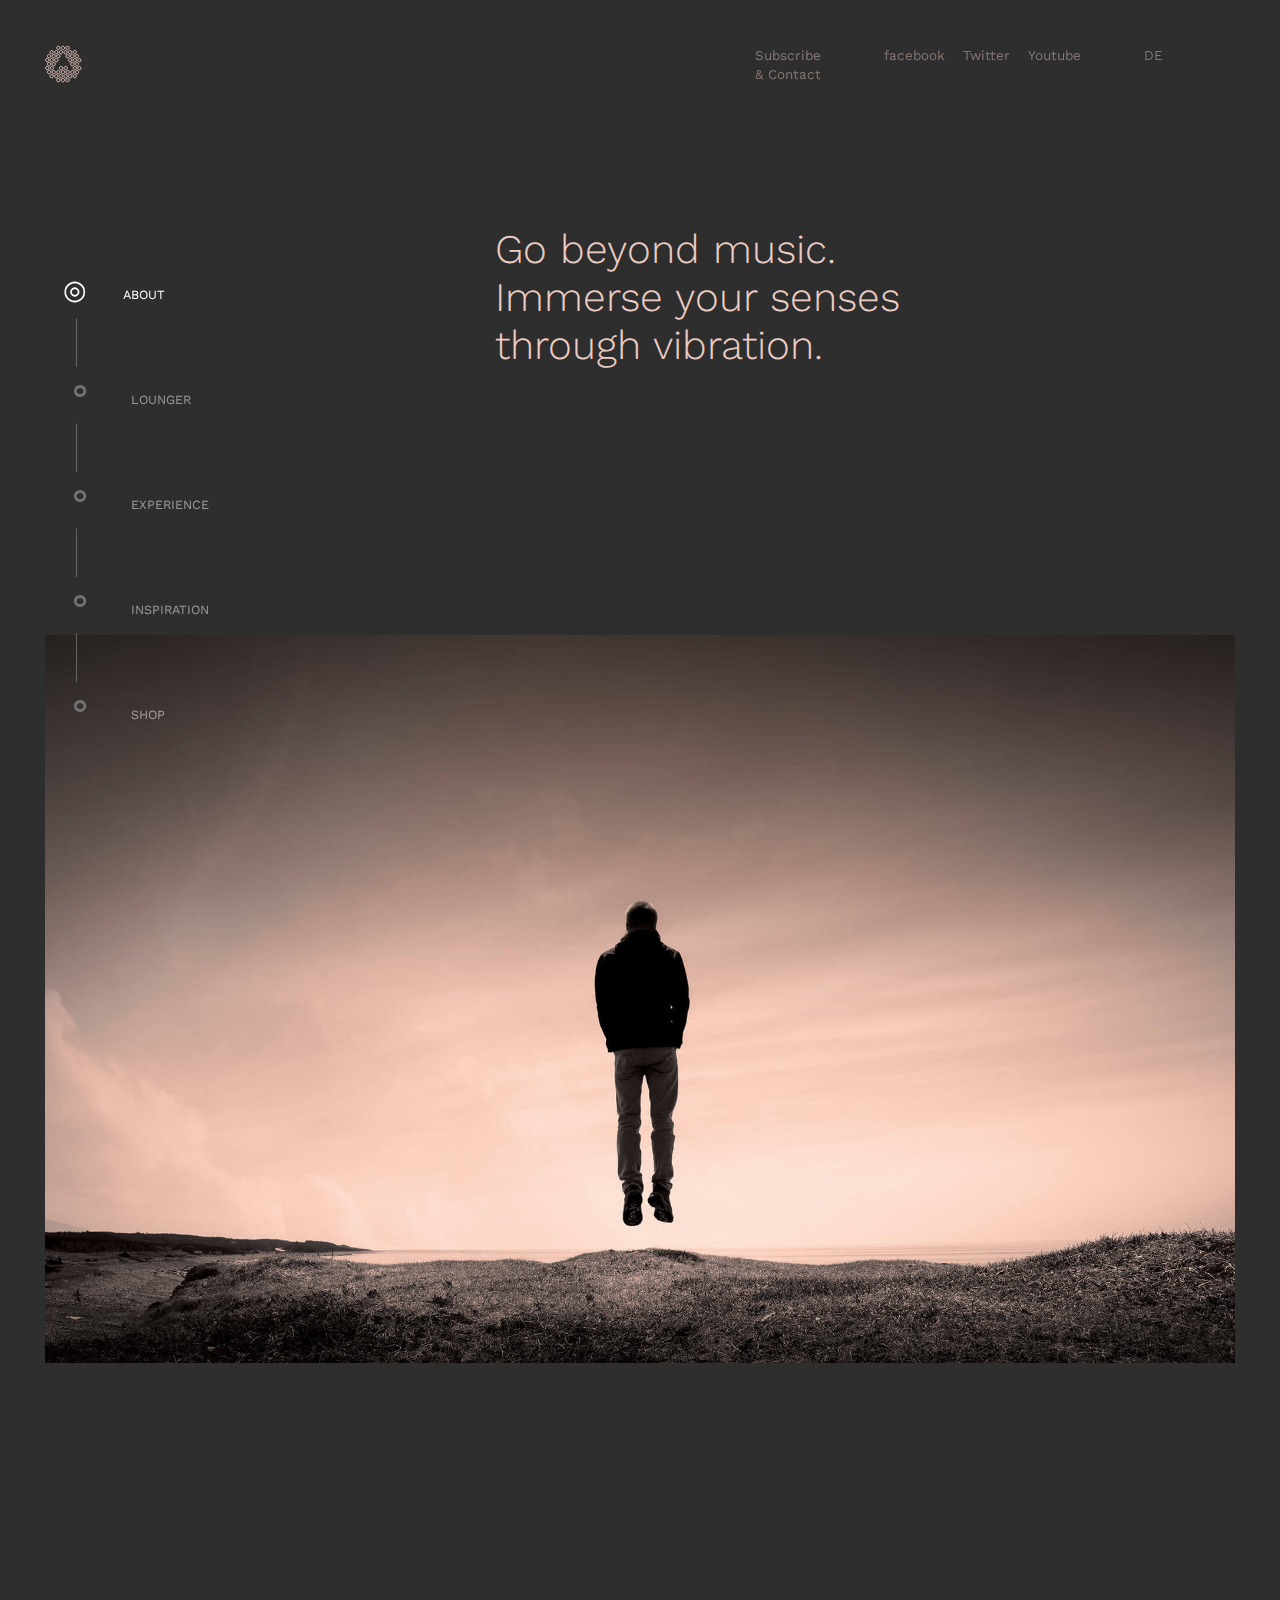
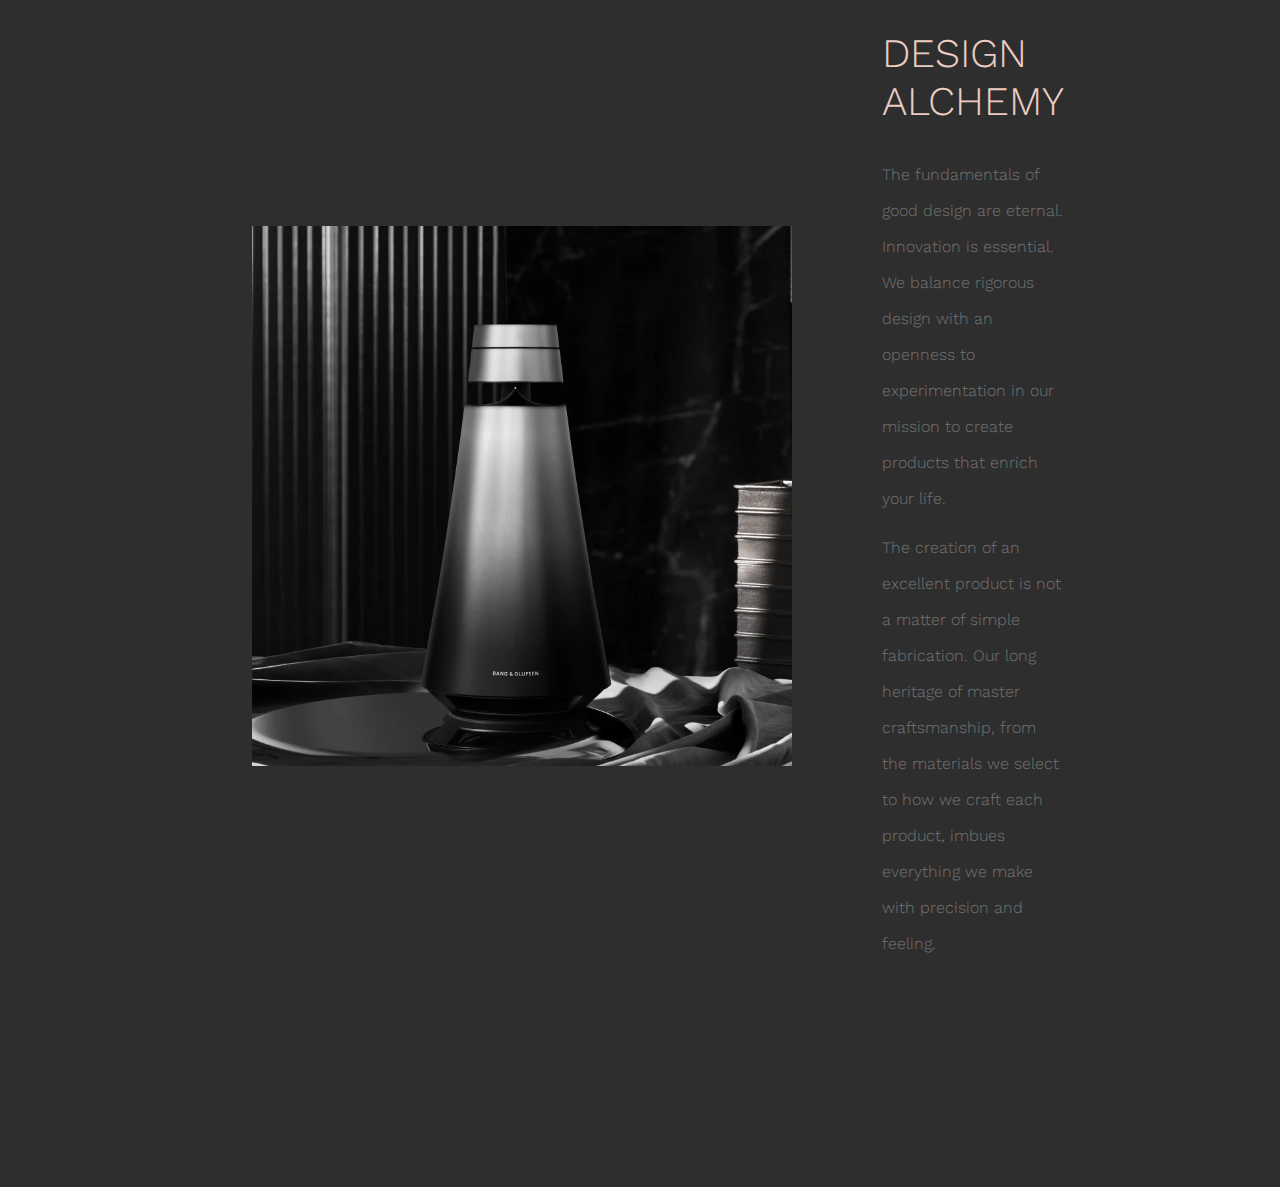
==== index.html @ 8e56a90f "ver 0" ====
<!DOCTYPE html>
<html lang="en">
<head>
    <meta charset="UTF-8">
    <meta name="viewport" content="width=device-width, initial-scale=1.0">
    <title>Document</title>
    <link rel="stylesheet" href="assets/css/style.css">
    <link href="https://fonts.googleapis.com/css?family=Work+Sans:100,200,300,400&display=swap" rel="stylesheet">
</head>
<body>
    <header>
        <a href="#"><img src="assets/img/logo.svg" alt=""></a>
            <ul>
                <li><a href="contact.html">Subscribe & Contact</a></li>
                <li><a href="#">facebook</a></li>
                <li><a href="#">Twitter</a></li>
                <li><a href="#">Youtube</a></li>
                <li><a href="#">DE</a></li>
            </ul> 
                <nav>
                    <ul>
                        <li><a href="index.html">ABOUT</a></li>
                        <li><a href="lounger.html">LOUNGER</a></li>
                        <li><a href="experience.html">EXPERIENCE</a></li>
                        <li><a href="inspiration.html">INSPIRATION</a></li>
                        <li><a href="shop.html">SHOP</a></li>
                    </ul>
                </nav>
    </header>  

    <main>
        <h1>Go beyond music. Immerse your senses through vibration.</h1>
        <article></article>
        <section>
            <img src="assets/img/BS1_NYC_Home.webp" alt="">
            <div>
                <h1>DESIGN ALCHEMY</h1>
                <p>The fundamentals of good design are eternal. Innovation is essential. We balance rigorous design with an openness to experimentation in our mission to create products that enrich your life. <span>The creation of an excellent product is not a matter of simple fabrication. Our long heritage of master craftsmanship, from the materials we select to how we craft each product, imbues everything we make with precision and feeling.</span> </p>
            </div>
        </section>
    </main>

</body>
</html>
---- assets/css/style.css ----
*{
    margin: 0;
    padding: 0;
}
body{
    background-color: #2e2e2e;
    font-family: 'Work Sans';
    padding: 5vh;
    position: relative;
}
a{
    text-decoration: none;
}
header{
    position: fixed;
    display: grid;
    grid-template-columns: 1fr 1fr;
    height: 100vh;
    width: 100%;
}
header>ul{
    list-style: none;
    display: flex;
    justify-content: space-around;
    padding: 0 7vh;
    margin-right: 10vh;
}
header>ul li{
    padding: 0 1vh;
}
header>ul li:nth-of-type(1){
    padding-right: 6vh;
}
header>ul li:nth-of-type(5){
    padding-left: 6vh;
}
header>ul a:hover{
    transition: 0.5s;
}
header>ul a:hover{
    color: #ebccc2;
    text-decoration: underline;
}
header a{
    color: #867772 ;
    font-size: 1.5vh;
}
nav{
    padding-left: 2vh;
    height: 100vh;
    width: 100%;
    padding-top: 20vh;
}
nav ul{
    list-style-type: none;
    font-size: 4vh;
    color: rgb(115, 115, 115) ;
}
nav li:not(:first-of-type)::before{
    content: "⚬";
    font-size: 4vh;
    margin-top: 2vh;
    font-weight: 100;
    padding-left: 0.25vh;
}
nav li:nth-of-type(1)::before{
    content: "◎";
    font-size: 3vh;
    margin-top: 2vh;
    font-weight: 100;
    color: #fff;
}
nav li:not(:last-of-type)::after{
    content: "|";
    font-family: 'Work Sans';
    font-weight: 100;
    font-size: 6vh;
    display: block;
    padding-left: 1vh;
}
nav a{
    font-size: 1.4vh;
    color: rgba(255,255,255,0.5) ;
    padding-left: 4vh;
}
nav li:first-of-type a{
    color: #fff;
}
main>h1{
    color: #ebccc2;
    width: 50vh;
    padding: 20vh 0 20vh 50vh;
    font-size: 4.5vh;
    font-weight: 300;
}
article{
    background: url(../img/section-about-1.jpg)center/contain no-repeat;
    height: 100vh;
    margin-bottom: 20vh;
}

section{
    display: flex;
    align-items: center;
    margin: 0 23vh 20vh 23vh;
}
section img{
    height: 60vh;
}
section div{
    padding-left: 10vh;
}
section h1{
    color: #ebccc2;
    font-size: 4.5vh;
    font-weight: 300;
    margin-bottom: 3.5vh;
}
section p{
    color: rgb(115, 115, 115);
    font-weight: 300;
    line-height: 4vh;
}
span{
    display: block;
    padding-top: 1.5vh;
}
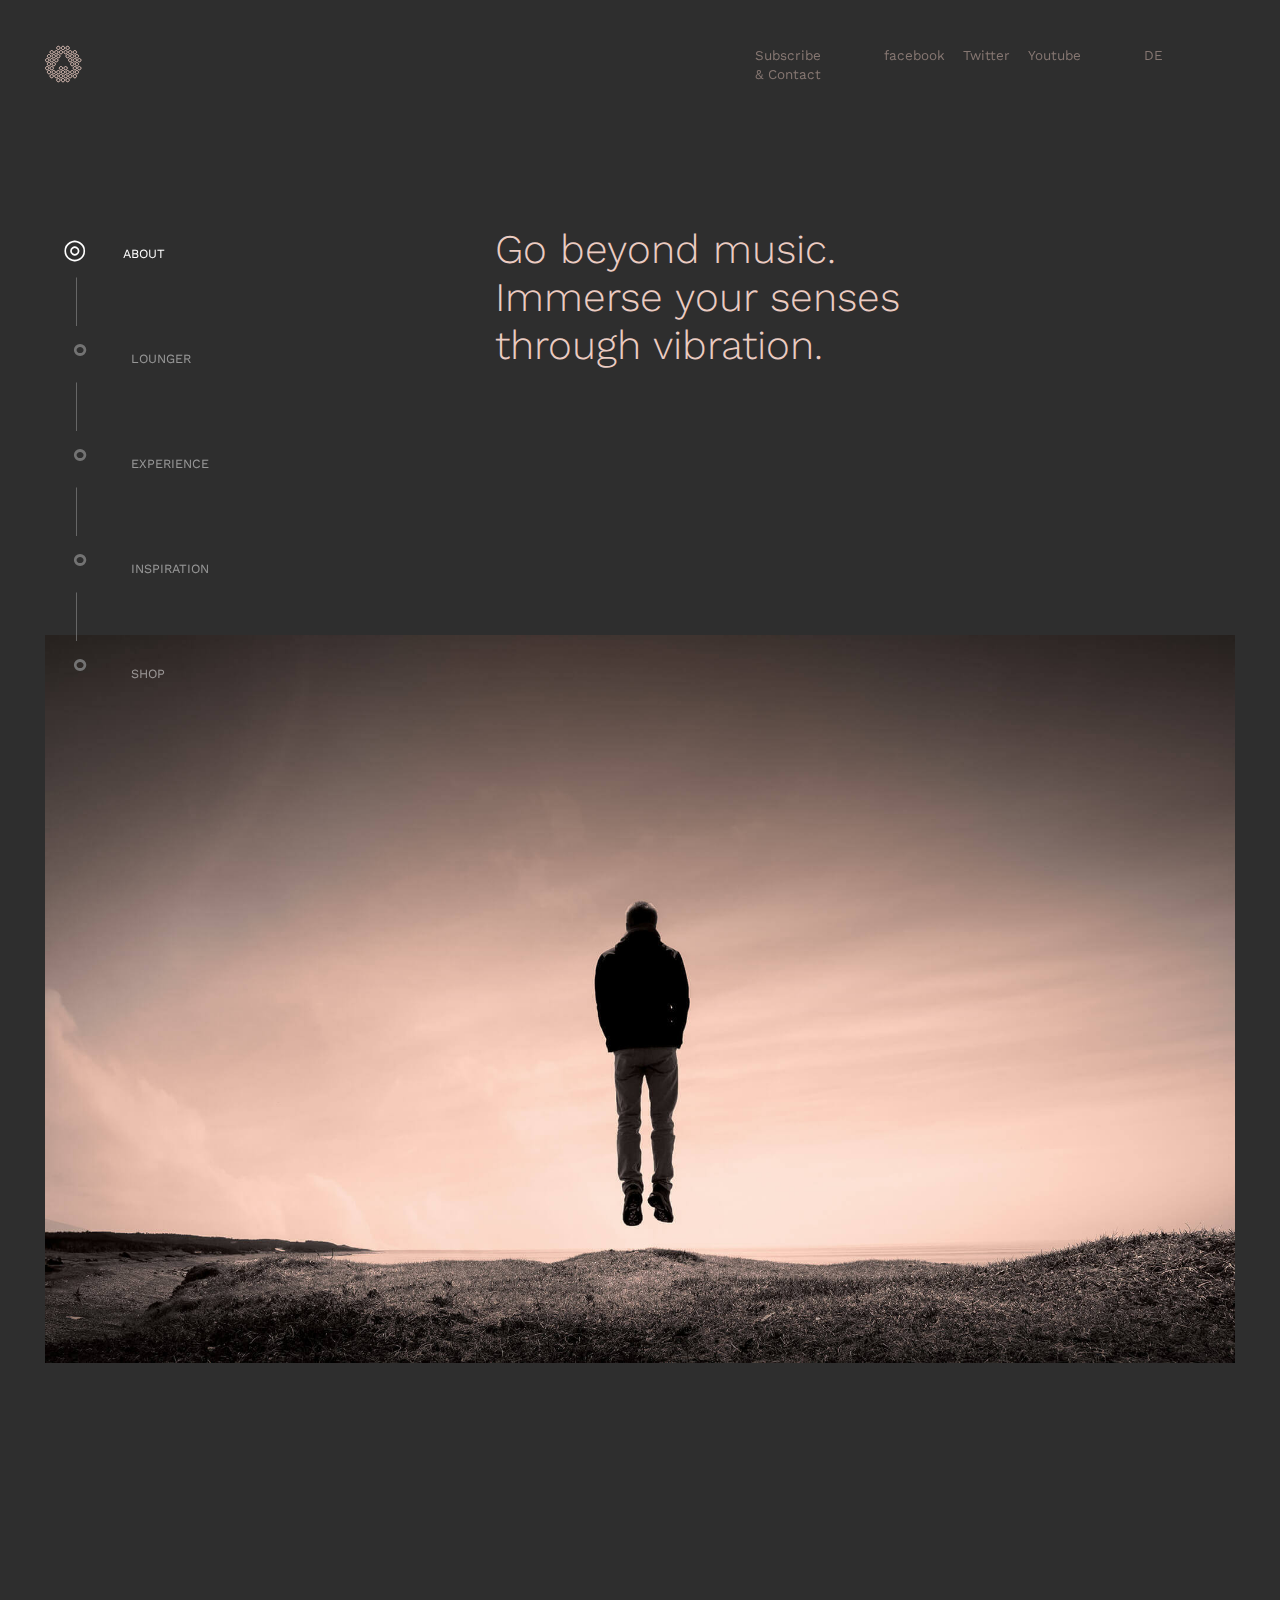
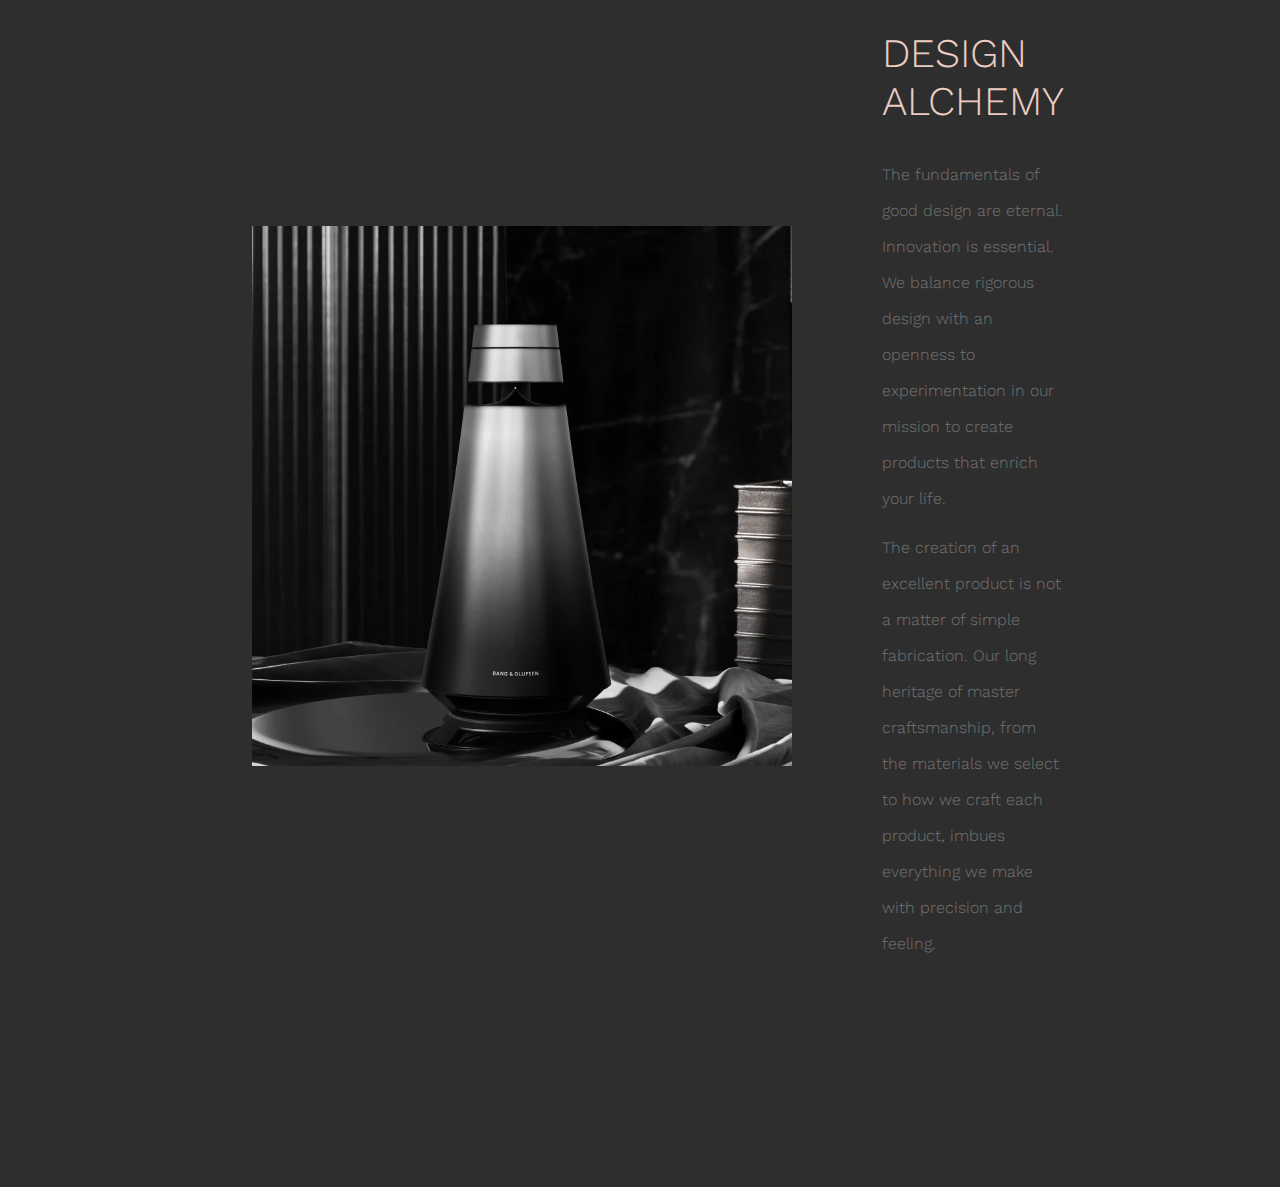
==== commit 1351245b: "ver 0" ====
--- a/index.html
+++ b/index.html
@@ -17,16 +17,16 @@
                 <li><a href="#">Youtube</a></li>
                 <li><a href="#">DE</a></li>
             </ul> 
-                <nav>
-                    <ul>
-                        <li><a href="index.html">ABOUT</a></li>
-                        <li><a href="lounger.html">LOUNGER</a></li>
-                        <li><a href="experience.html">EXPERIENCE</a></li>
-                        <li><a href="inspiration.html">INSPIRATION</a></li>
-                        <li><a href="shop.html">SHOP</a></li>
-                    </ul>
-                </nav>
-    </header>  
+    </header> 
+    <nav>
+        <ul>
+            <li><a href="index.html">ABOUT</a></li>
+            <li><a href="lounger.html">LOUNGER</a></li>
+            <li><a href="experience.html">EXPERIENCE</a></li>
+            <li><a href="inspiration.html">INSPIRATION</a></li>
+            <li><a href="shop.html">SHOP</a></li>
+        </ul>
+    </nav>   
 
     <main>
         <h1>Go beyond music. Immerse your senses through vibration.</h1>
--- a/assets/css/style.css
+++ b/assets/css/style.css
@@ -15,7 +15,6 @@
     position: fixed;
     display: grid;
     grid-template-columns: 1fr 1fr;
-    height: 100vh;
     width: 100%;
 }
 header>ul{
@@ -46,9 +45,8 @@
     font-size: 1.5vh;
 }
 nav{
+    position: fixed;
     padding-left: 2vh;
-    height: 100vh;
-    width: 100%;
     padding-top: 20vh;
 }
 nav ul{
